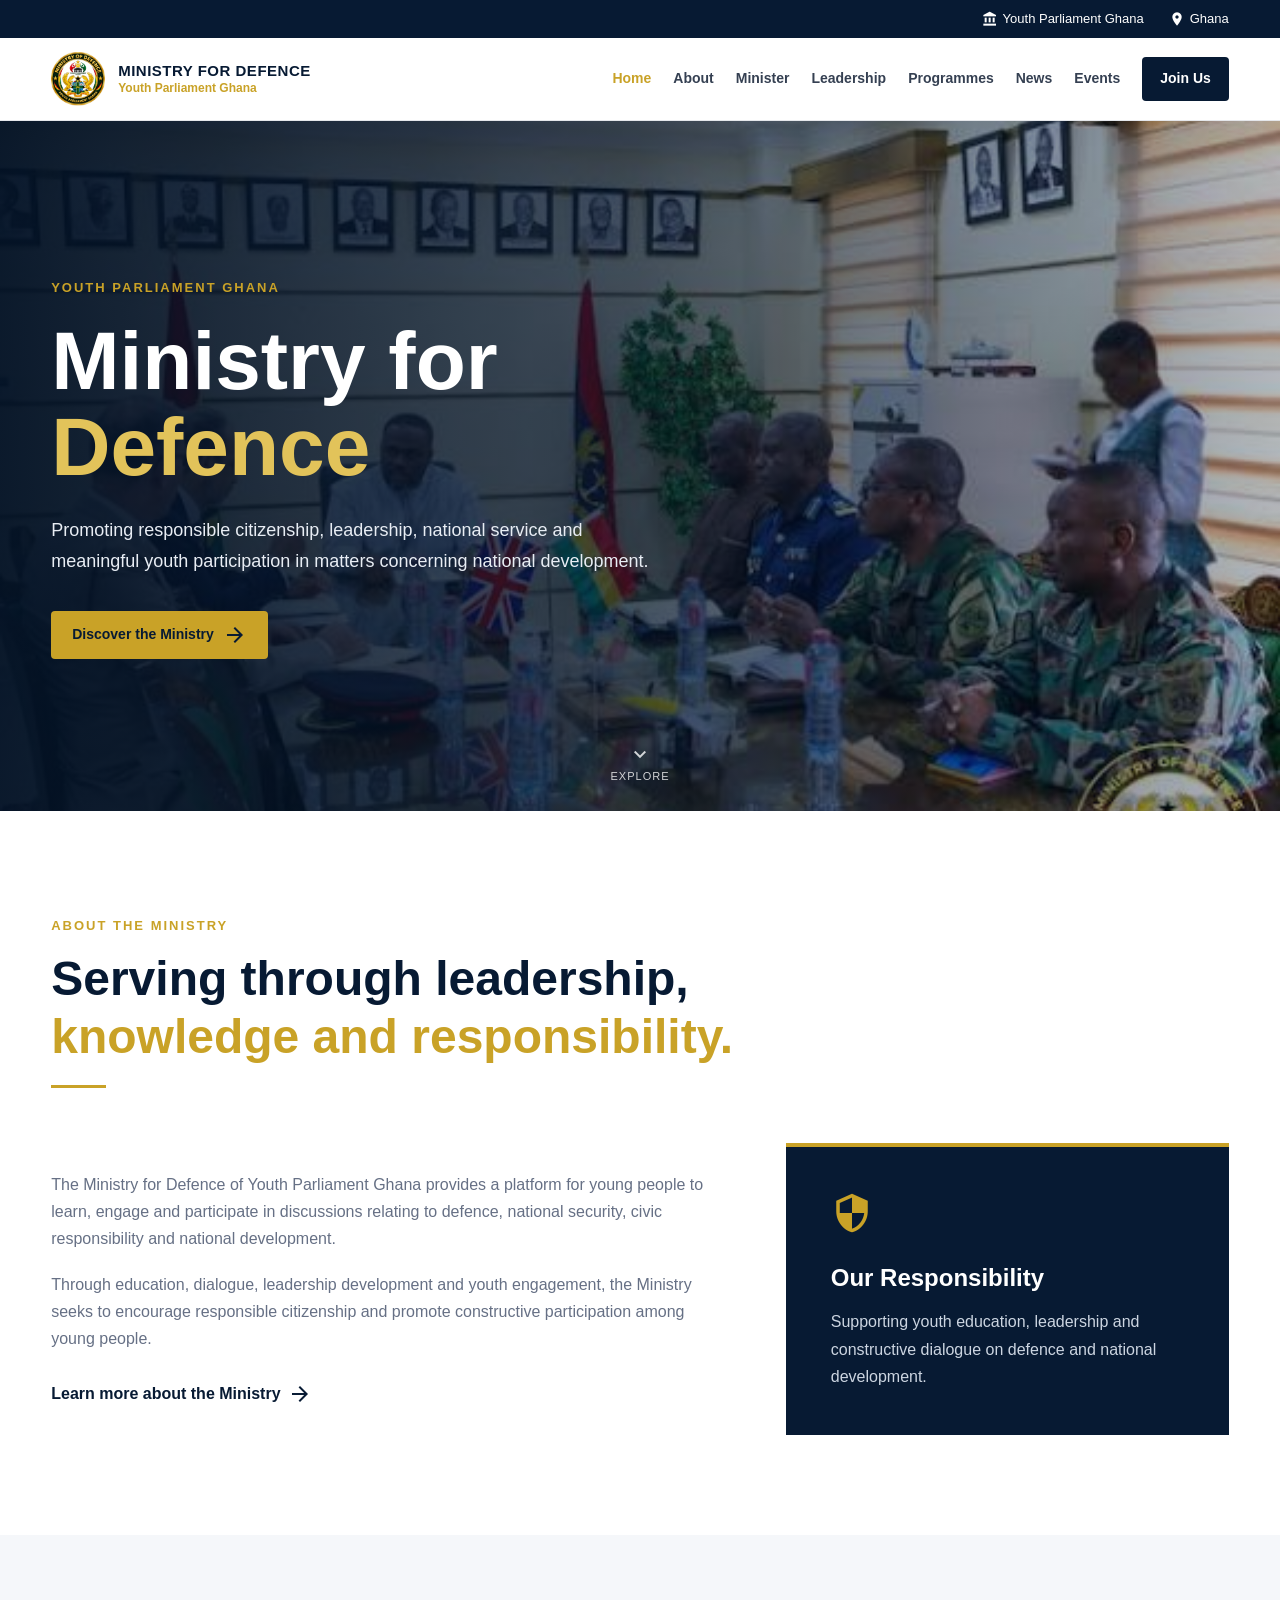
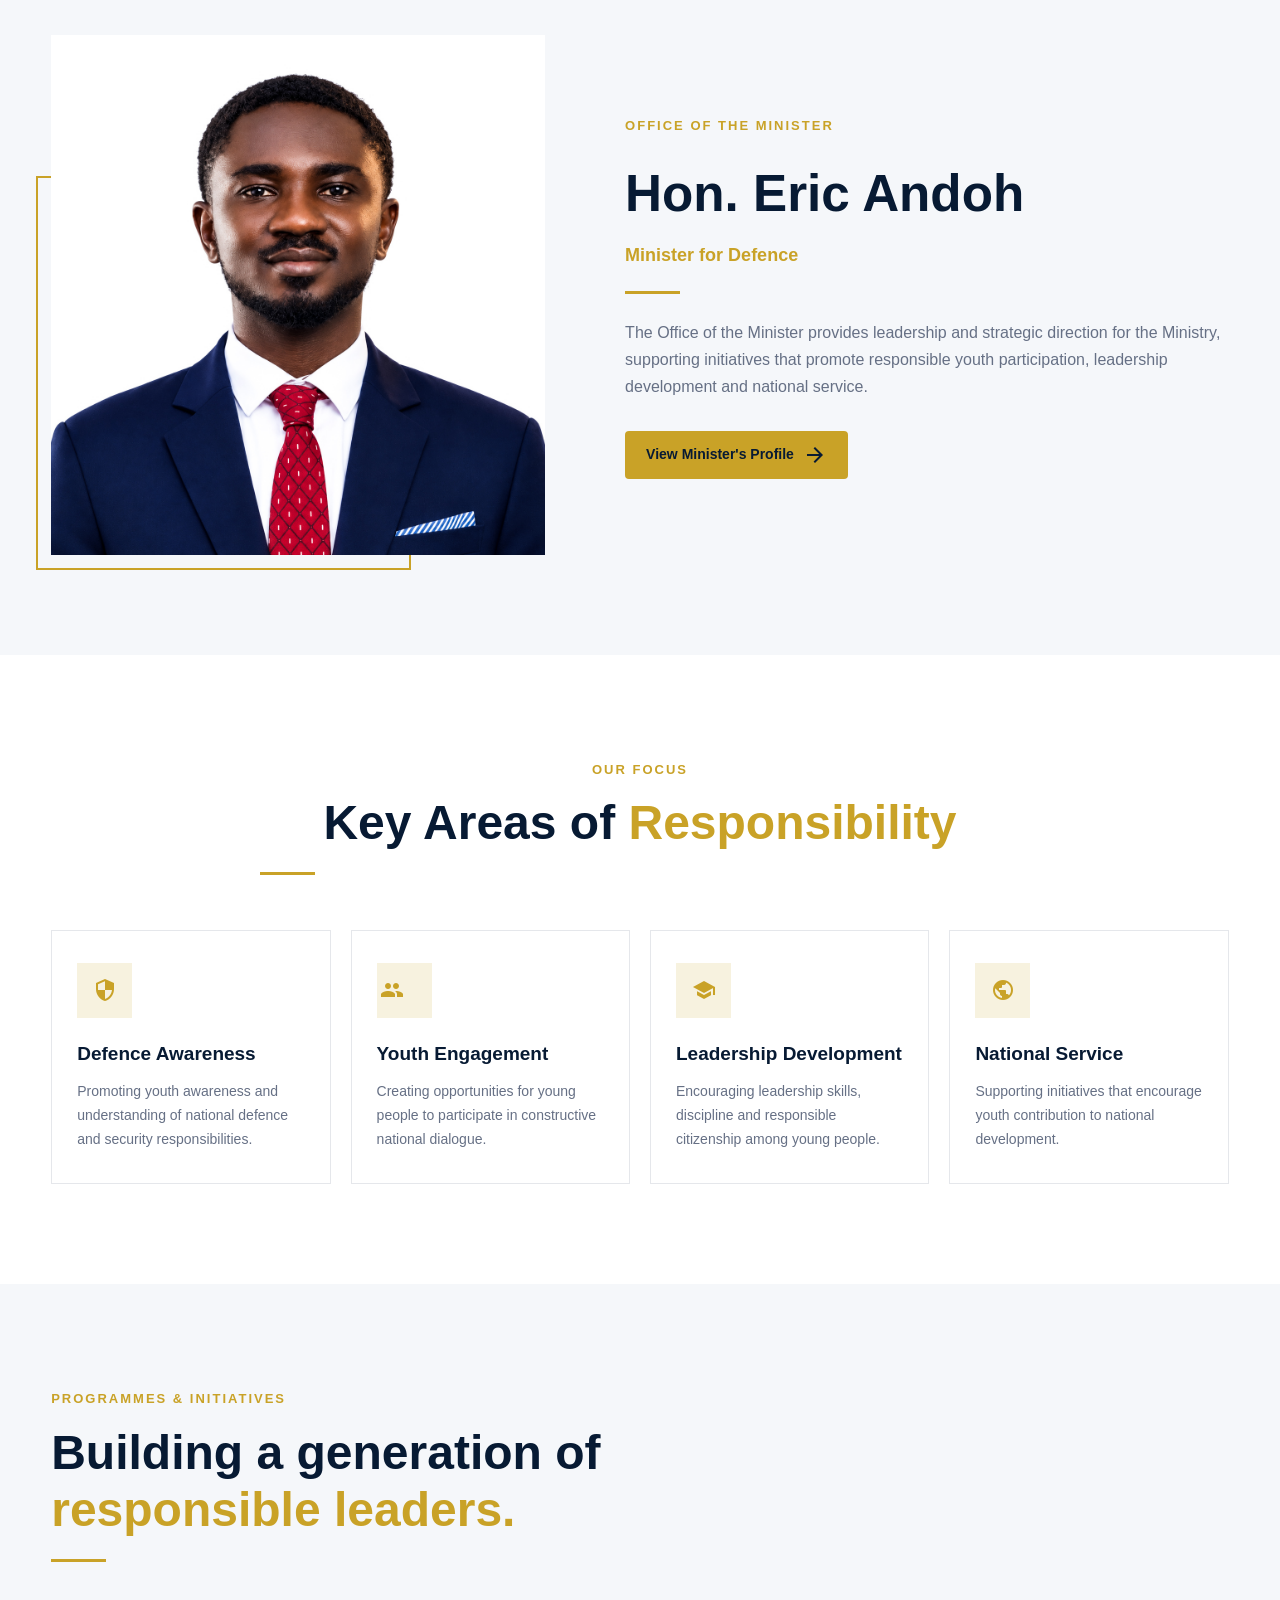
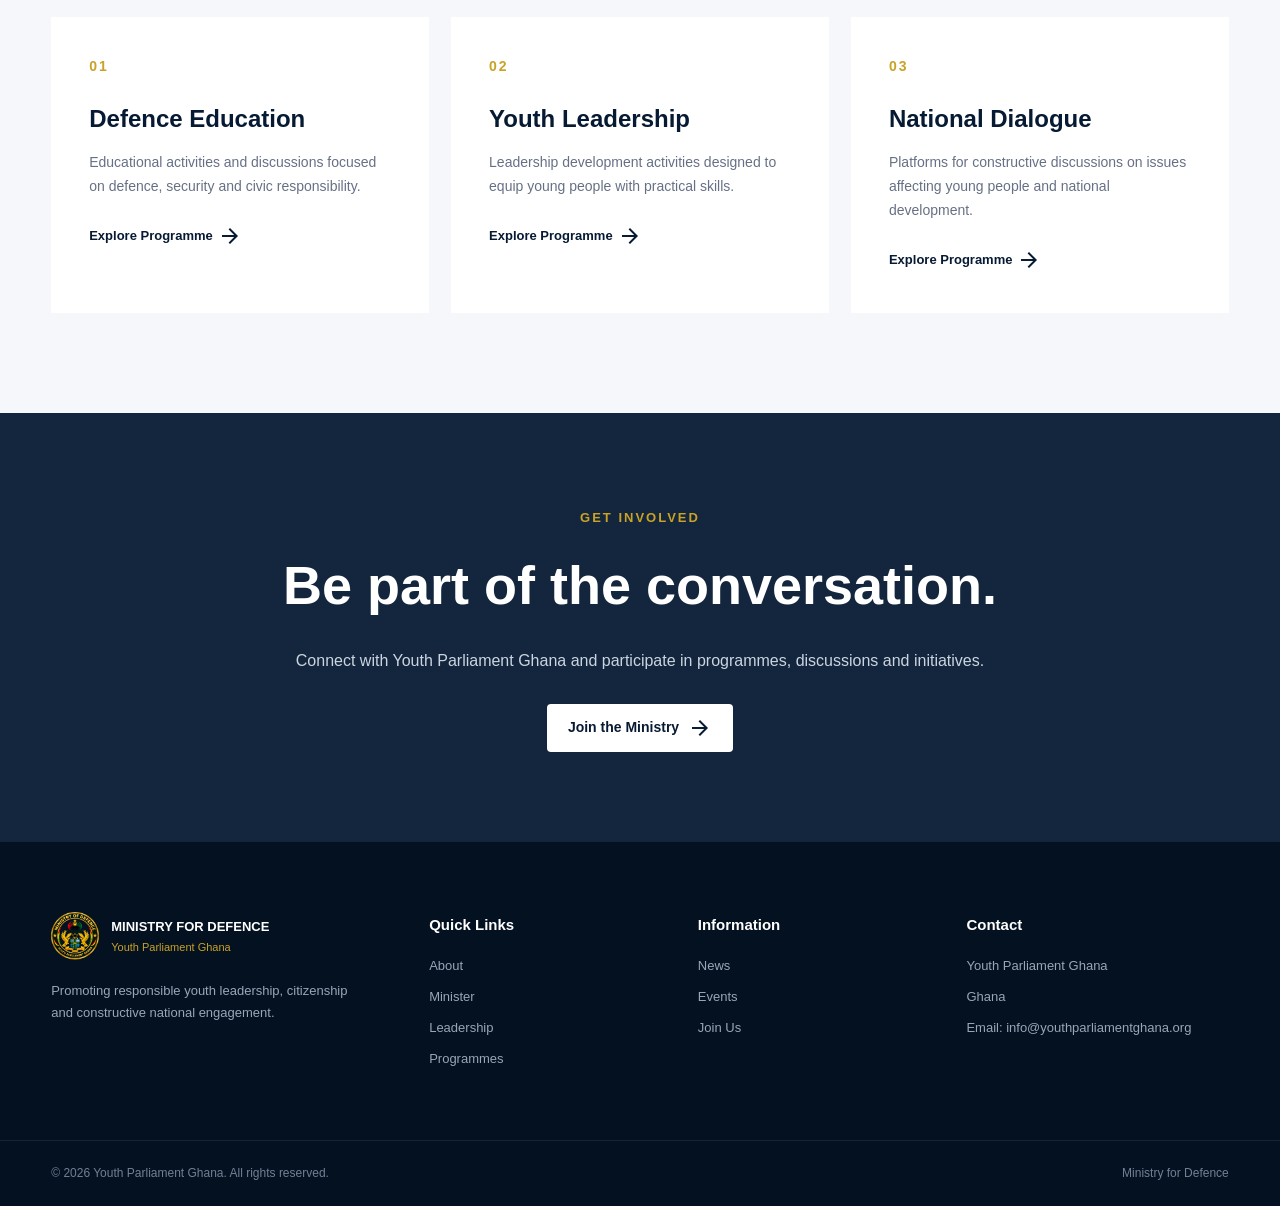
==== index.html @ d936010f "Add files via upload" ====
<!DOCTYPE html>

<html lang="en">
<head>
    <meta charset="UTF-8">
    <meta name="viewport" content="width=device-width, initial-scale=1.0">


<meta name="description" content="Ministry for Defence - Youth Parliament Ghana">
<meta name="author" content="Youth Parliament Ghana">

<title>Ministry for Defence | Youth Parliament Ghana</title>

<link rel="stylesheet" href="css/style.css">

<!-- Google Material Icons -->
<link href="https://fonts.googleapis.com/icon?family=Material+Icons" rel="stylesheet">


</head>

<body>


<!-- ================= TOP BAR ================= -->
<div class="top-bar">
    <div class="container top-bar-content">
        <span>
            <span class="material-icons">account_balance</span>
            Youth Parliament Ghana
        </span>

        <span>
            <span class="material-icons">location_on</span>
            Ghana
        </span>
    </div>
</div>


<!-- ================= HEADER ================= -->
<header class="header">

    <div class="container nav-container">

        <a href="index.html" class="brand">

            <img src="images/ministry.png"
                 alt="Youth Parliament Ghana Logo"
                 class="logo">

            <div class="brand-text">
                <strong>MINISTRY FOR DEFENCE</strong>
                <span>Youth Parliament Ghana</span>
            </div>

        </a>


        <!-- Desktop Navigation -->
        <nav class="navigation">

            <a href="index.html" class="active">Home</a>
            <a href="about.html">About</a>
            <a href="minister.html">Minister</a>
            <a href="leadership.html">Leadership</a>
            <a href="programmes.html">Programmes</a>
            <a href="news.html">News</a>
            <a href="events.html">Events</a>
            

            <a href="join.html" class="nav-button">
                Join Us
            </a>

        </nav>


        <!-- Mobile Menu Button -->
        <button class="menu-toggle" id="menuToggle">
            <span class="material-icons">menu</span>
        </button>

    </div>


    <!-- Mobile Navigation -->
    <div class="mobile-navigation" id="mobileNavigation">

        <a href="index.html">Home</a>
        <a href="about.html">About</a>
        <a href="minister.html">Minister</a>
        <a href="leadership.html">Leadership</a>
        <a href="programmes.html">Programmes</a>
        <a href="news.html">News</a>
        <a href="events.html">Events</a>
        
        <a href="join.html" class="mobile-join">Join Us</a>

    </div>

</header>


<!-- ================= HERO ================= -->
<section class="hero">

    <div class="hero-overlay"></div>

    <div class="container hero-content">

        <div class="hero-text">

            <span class="hero-label">
                YOUTH PARLIAMENT GHANA
            </span>

            <h1>
                Ministry for
                <span>Defence</span>
            </h1>

            <p>
                Promoting responsible citizenship, leadership,
                national service and meaningful youth participation
                in matters concerning national development.
            </p>

            <div class="hero-buttons">

                <a href="about.html" class="btn btn-primary">
                    Discover the Ministry
                    <span class="material-icons">arrow_forward</span>
                </a>

            

            </div>

        </div>

    </div>

    <div class="hero-scroll">
        <span class="material-icons">keyboard_arrow_down</span>
        Explore
    </div>

</section>


<!-- ================= INTRODUCTION ================= -->
<section class="section introduction">

    <div class="container">

        <div class="section-heading">

            <span class="section-label">
                ABOUT THE MINISTRY
            </span>

            <h2>
                Serving through leadership,
                <span>knowledge and responsibility.</span>
            </h2>

            <div class="heading-line"></div>

        </div>


        <div class="intro-grid">

            <div class="intro-text">

                <p>
                    The Ministry for Defence of Youth Parliament Ghana
                    provides a platform for young people to learn,
                    engage and participate in discussions relating to
                    defence, national security, civic responsibility
                    and national development.
                </p>

                <p>
                    Through education, dialogue, leadership development
                    and youth engagement, the Ministry seeks to
                    encourage responsible citizenship and promote
                    constructive participation among young people.
                </p>

                <a href="about.html" class="text-link">
                    Learn more about the Ministry
                    <span class="material-icons">arrow_forward</span>
                </a>

            </div>


            <div class="intro-card">

                <span class="material-icons">
                    security
                </span>

                <h3>
                    Our Responsibility
                </h3>

                <p>
                    Supporting youth education, leadership and
                    constructive dialogue on defence and national
                    development.
                </p>

            </div>

        </div>

    </div>

</section>


<!-- ================= MINISTER ================= -->
<section class="minister-section">

    <div class="container minister-grid">

        <div class="minister-image">

            <img src="images/image.jpeg"
                 alt="Minister for Defence">

        </div>


        <div class="minister-content">

            <span class="section-label">
                OFFICE OF THE MINISTER
            </span>

            <h2>
                Hon. Eric Andoh
            </h2>

            <h3>
                Minister for Defence
            </h3>

            <div class="heading-line"></div>

            <p>
                The Office of the Minister provides leadership and
                strategic direction for the Ministry, supporting
                initiatives that promote responsible youth
                participation, leadership development and national
                service.
            </p>

            <a href="minister.html" class="btn btn-primary">
                View Minister's Profile
                <span class="material-icons">arrow_forward</span>
            </a>

        </div>

    </div>

</section>


<!-- ================= RESPONSIBILITIES ================= -->
<section class="section">

    <div class="container">

        <div class="section-heading centered">

            <span class="section-label">
                OUR FOCUS
            </span>

            <h2>
                Key Areas of <span>Responsibility</span>
            </h2>

            <div class="heading-line"></div>

        </div>


        <div class="focus-grid">

            <div class="focus-card">

                <div class="focus-icon">
                    <span class="material-icons">
                        security
                    </span>
                </div>

                <h3>
                    Defence Awareness
                </h3>

                <p>
                    Promoting youth awareness and understanding of
                    national defence and security responsibilities.
                </p>

            </div>


            <div class="focus-card">

                <div class="focus-icon">
                    <span class="material-icons">
                        groups
                    </span>
                </div>

                <h3>
                    Youth Engagement
                </h3>

                <p>
                    Creating opportunities for young people to
                    participate in constructive national dialogue.
                </p>

            </div>


            <div class="focus-card">

                <div class="focus-icon">
                    <span class="material-icons">
                        school
                    </span>
                </div>

                <h3>
                    Leadership Development
                </h3>

                <p>
                    Encouraging leadership skills, discipline and
                    responsible citizenship among young people.
                </p>

            </div>


            <div class="focus-card">

                <div class="focus-icon">
                    <span class="material-icons">
                        public
                    </span>
                </div>

                <h3>
                    National Service
                </h3>

                <p>
                    Supporting initiatives that encourage youth
                    contribution to national development.
                </p>

            </div>

        </div>

    </div>

</section>


<!-- ================= PROGRAMMES ================= -->
<section class="section programmes-section">

    <div class="container">

        <div class="section-heading">

            <span class="section-label">
                PROGRAMMES & INITIATIVES
            </span>

            <h2>
                Building a generation of
                <span>responsible leaders.</span>
            </h2>

            <div class="heading-line"></div>

        </div>


        <div class="programme-grid">

            <article class="programme-card">

                <div class="programme-number">
                    01
                </div>

                <h3>
                    Defence Education
                </h3>

                <p>
                    Educational activities and discussions focused
                    on defence, security and civic responsibility.
                </p>

                <a href="programmes.html">
                    Explore Programme
                    <span class="material-icons">arrow_forward</span>
                </a>

            </article>


            <article class="programme-card">

                <div class="programme-number">
                    02
                </div>

                <h3>
                    Youth Leadership
                </h3>

                <p>
                    Leadership development activities designed to
                    equip young people with practical skills.
                </p>

                <a href="programmes.html">
                    Explore Programme
                    <span class="material-icons">arrow_forward</span>
                </a>

            </article>


            <article class="programme-card">

                <div class="programme-number">
                    03
                </div>

                <h3>
                    National Dialogue
                </h3>

                <p>
                    Platforms for constructive discussions on issues
                    affecting young people and national development.
                </p>

                <a href="programmes.html">
                    Explore Programme
                    <span class="material-icons">arrow_forward</span>
                </a>

            </article>

        </div>

    </div>

</section>


<!-- ================= JOIN ================= -->
<section class="join-section">

    <div class="container join-content">

        <span class="section-label">
            GET INVOLVED
        </span>

        <h2>
            Be part of the conversation.
        </h2>

        <p>
            Connect with Youth Parliament Ghana and participate
            in programmes, discussions and initiatives.
        </p>

        <a href="join.html" class="btn btn-light">
            Join the Ministry
            <span class="material-icons">arrow_forward</span>
        </a>

    </div>

</section>


<!-- ================= FOOTER ================= -->
<footer class="footer">

    <div class="container footer-grid">

        <div class="footer-about">

            <div class="footer-brand">

                <img src="images/ministry.png"
                     alt="Youth Parliament Ghana">

                <div>
                    <strong>MINISTRY FOR DEFENCE</strong>
                    <span>Youth Parliament Ghana</span>
                </div>

            </div>

            <p>
                Promoting responsible youth leadership,
                citizenship and constructive national engagement.
            </p>

        </div>


        <div class="footer-column">

            <h3>Quick Links</h3>

            <a href="about.html">About</a>
            <a href="minister.html">Minister</a>
            <a href="leadership.html">Leadership</a>
            <a href="programmes.html">Programmes</a>

        </div>


        <div class="footer-column">

            <h3>Information</h3>

            <a href="news.html">News</a>
            <a href="events.html">Events</a>
            <a href="join.html">Join Us</a>
            

        </div>


        <div class="footer-column">

            <h3>Contact</h3>

            <p>
                Youth Parliament Ghana
            </p>

            <p>
                Ghana
            </p>

            <p>
                Email: info@youthparliamentghana.org
            </p>

        </div>

    </div>


    <div class="footer-bottom">

        <div class="container">

            <p>
                © <span id="currentYear"></span>
                Youth Parliament Ghana. All rights reserved.
            </p>

            <p>
                Ministry for Defence
            </p>

        </div>

    </div>

</footer>


<script src="js/script.js"></script>


</body>
</html>
---- css/style.css ----
/* =========================================
RESET
========================================= */

* {
  margin: 0;
  padding: 0;
  box-sizing: border-box;
  }

html {
scroll-behavior: smooth;
}

body {
font-family: Arial, Helvetica, sans-serif;
color: #17202a;
background: #ffffff;
line-height: 1.7;
}

img {
max-width: 100%;
display: block;
}

a {
text-decoration: none;
color: inherit;
}

button {
font-family: inherit;
}

/* =========================================
VARIABLES
========================================= */

:root {
--navy: #071a33;
--navy-light: #0d294d;
--gold: #c9a227;
--gold-light: #e2c35a;
--white: #ffffff;
--light: #f5f7fa;
--text: #17202a;
--muted: #667085;
--border: #e5e7eb;
}

/* =========================================
CONTAINER
========================================= */

.container {
width: min(1180px, 92%);
margin: auto;
}

/* =========================================
TOP BAR
========================================= */

.top-bar {
background: var(--navy);
color: #ffffff;
font-size: 13px;
}

.top-bar-content {
min-height: 38px;
display: flex;
align-items: center;
justify-content: flex-end;
gap: 25px;
}

.top-bar span {
display: flex;
align-items: center;
gap: 5px;
}

.top-bar .material-icons {
font-size: 16px;
}

/* =========================================
HEADER
========================================= */

.header {
background: #ffffff;
position: sticky;
top: 0;
z-index: 1000;
border-bottom: 1px solid var(--border);
}

.nav-container {
min-height: 82px;
display: flex;
align-items: center;
justify-content: space-between;
}

.brand {
display: flex;
align-items: center;
gap: 13px;
}

.logo {
width: 54px;
height: 54px;
object-fit: contain;
}

.brand-text {
display: flex;
flex-direction: column;
line-height: 1.25;
}

.brand-text strong {
font-size: 15px;
color: var(--navy);
letter-spacing: .5px;
}

.brand-text span {
font-size: 12px;
color: var(--gold);
font-weight: 600;
}

/* =========================================
NAVIGATION
========================================= */

.navigation {
display: flex;
align-items: center;
gap: 22px;
}

.navigation > a {
font-size: 14px;
font-weight: 600;
color: #354052;
transition: .25s ease;
}

.navigation > a:hover,
.navigation > a.active {
color: var(--gold);
}

.nav-button {
background: var(--navy);
color: #ffffff !important;
padding: 10px 18px;
border-radius: 4px;
}

.nav-button:hover {
background: var(--gold);
}

/* =========================================
MOBILE MENU
========================================= */

.menu-toggle {
display: none;
border: 0;
background: transparent;
cursor: pointer;
color: var(--navy);
}

.mobile-navigation {
display: none;
}

/* =========================================
HERO
========================================= */

.hero {
min-height: 690px;
position: relative;
display: flex;
align-items: center;
background:
linear-gradient(
90deg,
rgba(3, 18, 37, .96),
rgba(3, 18, 37, .72),
rgba(3, 18, 37, .30)
),
url("../images/back.jpg") center/cover no-repeat;
color: #ffffff;
}

.hero-content {
position: relative;
z-index: 2;
}

.hero-text {
max-width: 700px;
}

.hero-label,
.section-label {
color: var(--gold);
font-size: 13px;
font-weight: 700;
letter-spacing: 2px;
}

.hero h1 {
font-size: clamp(48px, 7vw, 82px);
line-height: 1.05;
margin: 18px 0 25px;
font-weight: 800;
}

.hero h1 span {
display: block;
color: var(--gold-light);
}

.hero p {
max-width: 620px;
font-size: 18px;
color: #e8edf4;
}

.hero-buttons {
margin-top: 35px;
display: flex;
gap: 14px;
flex-wrap: wrap;
}

.btn {
min-height: 48px;
padding: 0 21px;
display: inline-flex;
align-items: center;
justify-content: center;
gap: 9px;
font-weight: 700;
font-size: 14px;
border-radius: 4px;
transition: .25s ease;
}

.btn-primary {
background: var(--gold);
color: var(--navy);
}

.btn-primary:hover {
background: var(--gold-light);
transform: translateY(-2px);
}

.btn-outline {
border: 1px solid rgba(255,255,255,.6);
color: #ffffff;
}

.btn-outline:hover {
background: #ffffff;
color: var(--navy);
}

.btn-light {
background: #ffffff;
color: var(--navy);
}

.hero-scroll {
position: absolute;
bottom: 25px;
left: 50%;
transform: translateX(-50%);
display: flex;
flex-direction: column;
align-items: center;
font-size: 11px;
letter-spacing: 1px;
text-transform: uppercase;
opacity: .8;
}

/* =========================================
GENERAL SECTIONS
========================================= */

.section {
padding: 100px 0;
}

.section-heading {
max-width: 760px;
margin-bottom: 55px;
}

.section-heading.centered {
text-align: center;
margin-left: auto;
margin-right: auto;
}

.section-heading h2 {
font-size: clamp(32px, 4vw, 48px);
line-height: 1.2;
margin-top: 12px;
color: var(--navy);
}

.section-heading h2 span {
color: var(--gold);
}

.heading-line {
width: 55px;
height: 3px;
background: var(--gold);
margin-top: 20px;
}

/* =========================================
INTRODUCTION
========================================= */

.intro-grid {
display: grid;
grid-template-columns: 1.5fr 1fr;
gap: 70px;
align-items: center;
}

.intro-text p {
color: var(--muted);
margin-bottom: 18px;
}

.text-link {
display: inline-flex;
align-items: center;
gap: 7px;
color: var(--navy);
font-weight: 700;
margin-top: 10px;
}

.text-link:hover {
color: var(--gold);
}

.intro-card {
padding: 45px;
background: var(--navy);
color: #ffffff;
border-top: 4px solid var(--gold);
}

.intro-card .material-icons {
color: var(--gold);
font-size: 42px;
}

.intro-card h3 {
margin: 15px 0 10px;
font-size: 24px;
}

.intro-card p {
color: #ccd5e1;
}

/* =========================================
MINISTER
========================================= */

.minister-section {
background: var(--light);
padding: 100px 0;
}

.minister-grid {
display: grid;
grid-template-columns: .9fr 1.1fr;
gap: 80px;
align-items: center;
}

.minister-image {
position: relative;
}

.minister-image::before {
content: "";
position: absolute;
width: 75%;
height: 75%;
border: 2px solid var(--gold);
left: -15px;
bottom: -15px;
z-index: 0;
}

.minister-image img {
width: 100%;
height: 520px;
object-fit: cover;
position: relative;
z-index: 1;
}

.minister-content h2 {
font-size: clamp(36px, 4vw, 52px);
color: var(--navy);
margin-top: 12px;
}

.minister-content h3 {
color: var(--gold);
font-size: 18px;
margin-top: 3px;
}

.minister-content p {
color: var(--muted);
margin: 25px 0 30px;
}

/* =========================================
FOCUS CARDS
========================================= */

.focus-grid {
display: grid;
grid-template-columns: repeat(4, 1fr);
gap: 20px;
}

.focus-card {
border: 1px solid var(--border);
padding: 32px 25px;
transition: .3s ease;
}

.focus-card:hover {
transform: translateY(-6px);
border-color: var(--gold);
box-shadow: 0 15px 35px rgba(7, 26, 51, .08);
}

.focus-icon {
width: 55px;
height: 55px;
display: grid;
place-items: center;
background: #f7f2df;
color: var(--gold);
}

.focus-card h3 {
color: var(--navy);
margin: 20px 0 10px;
font-size: 19px;
}

.focus-card p {
color: var(--muted);
font-size: 14px;
}

/* =========================================
PROGRAMMES
========================================= */

.programmes-section {
background: var(--light);
}

.programme-grid {
display: grid;
grid-template-columns: repeat(3, 1fr);
gap: 22px;
}

.programme-card {
background: #ffffff;
padding: 38px;
border-bottom: 3px solid transparent;
transition: .3s ease;
}

.programme-card:hover {
border-bottom-color: var(--gold);
transform: translateY(-5px);
}

.programme-number {
color: var(--gold);
font-size: 14px;
font-weight: 800;
letter-spacing: 2px;
}

.programme-card h3 {
font-size: 24px;
color: var(--navy);
margin: 20px 0 12px;
}

.programme-card p {
color: var(--muted);
font-size: 14px;
}

.programme-card a {
display: inline-flex;
align-items: center;
gap: 5px;
margin-top: 25px;
color: var(--navy);
font-weight: 700;
font-size: 13px;
}

/* =========================================
JOIN
========================================= */

.join-section {
background:
linear-gradient(
rgba(7, 26, 51, .95),
rgba(7, 26, 51, .95)
),
url("../images/hero.jpg") center/cover;
color: #ffffff;
padding: 90px 0;
text-align: center;
}

.join-content {
max-width: 720px;
}

.join-section h2 {
font-size: clamp(34px, 5vw, 54px);
margin: 10px 0 15px;
}

.join-section p {
color: #cbd5e1;
margin-bottom: 30px;
}

/* =========================================
FOOTER
========================================= */

.footer {
background: #041121;
color: #ffffff;
}

.footer-grid {
padding: 70px 0;
display: grid;
grid-template-columns: 1.5fr 1fr 1fr 1.2fr;
gap: 50px;
}

.footer-brand {
display: flex;
align-items: center;
gap: 12px;
}

.footer-brand img {
width: 48px;
height: 48px;
object-fit: contain;
}

.footer-brand strong,
.footer-brand span {
display: block;
}

.footer-brand strong {
font-size: 13px;
}

.footer-brand span {
color: var(--gold);
font-size: 11px;
}

.footer-about > p {
color: #98a6b8;
font-size: 13px;
margin-top: 20px;
max-width: 320px;
}

.footer-column {
display: flex;
flex-direction: column;
gap: 9px;
}

.footer-column h3 {
font-size: 15px;
margin-bottom: 8px;
}

.footer-column a,
.footer-column p {
color: #98a6b8;
font-size: 13px;
}

.footer-column a:hover {
color: var(--gold);
}

.footer-bottom {
border-top: 1px solid rgba(255,255,255,.08);
}

.footer-bottom .container {
min-height: 65px;
display: flex;
justify-content: space-between;
align-items: center;
gap: 20px;
}

.footer-bottom p {
color: #718096;
font-size: 12px;
}

/* =========================================
RESPONSIVE
========================================= */

@media (max-width: 1050px) {


.navigation {
    gap: 13px;
}

.navigation > a {
    font-size: 13px;
}

.focus-grid {
    grid-template-columns: repeat(2, 1fr);
}

.footer-grid {
    grid-template-columns: repeat(2, 1fr);
}


}

@media (max-width: 850px) {


.navigation {
    display: none;
}

.menu-toggle {
    display: block;
}

.mobile-navigation {
    background: #ffffff;
    border-top: 1px solid var(--border);
    padding: 15px 5%;
}

.mobile-navigation.open {
    display: flex;
    flex-direction: column;
}

.mobile-navigation a {
    padding: 12px 0;
    border-bottom: 1px solid var(--border);
    font-weight: 600;
}

.mobile-join {
    color: var(--gold);
}

.intro-grid,
.minister-grid {
    grid-template-columns: 1fr;
}

.minister-grid {
    gap: 50px;
}

.minister-image {
    max-width: 550px;
}

.programme-grid {
    grid-template-columns: 1fr;
}


}

@media (max-width: 600px) {


.top-bar-content {
    justify-content: center;
    gap: 15px;
}

.brand-text strong {
    font-size: 12px;
}

.brand-text span {
    font-size: 10px;
}

.logo {
    width: 45px;
    height: 45px;
}

.hero {
    min-height: 620px;
}

.hero h1 {
    font-size: 48px;
}

.hero p {
    font-size: 16px;
}

.section,
.minister-section {
    padding: 70px 0;
}

.focus-grid {
    grid-template-columns: 1fr;
}

.footer-grid {
    grid-template-columns: 1fr;
}

.footer-bottom .container {
    padding: 18px 0;
    flex-direction: column;
    align-items: flex-start;
}

.minister-image img {
    height: 420px;
}


}
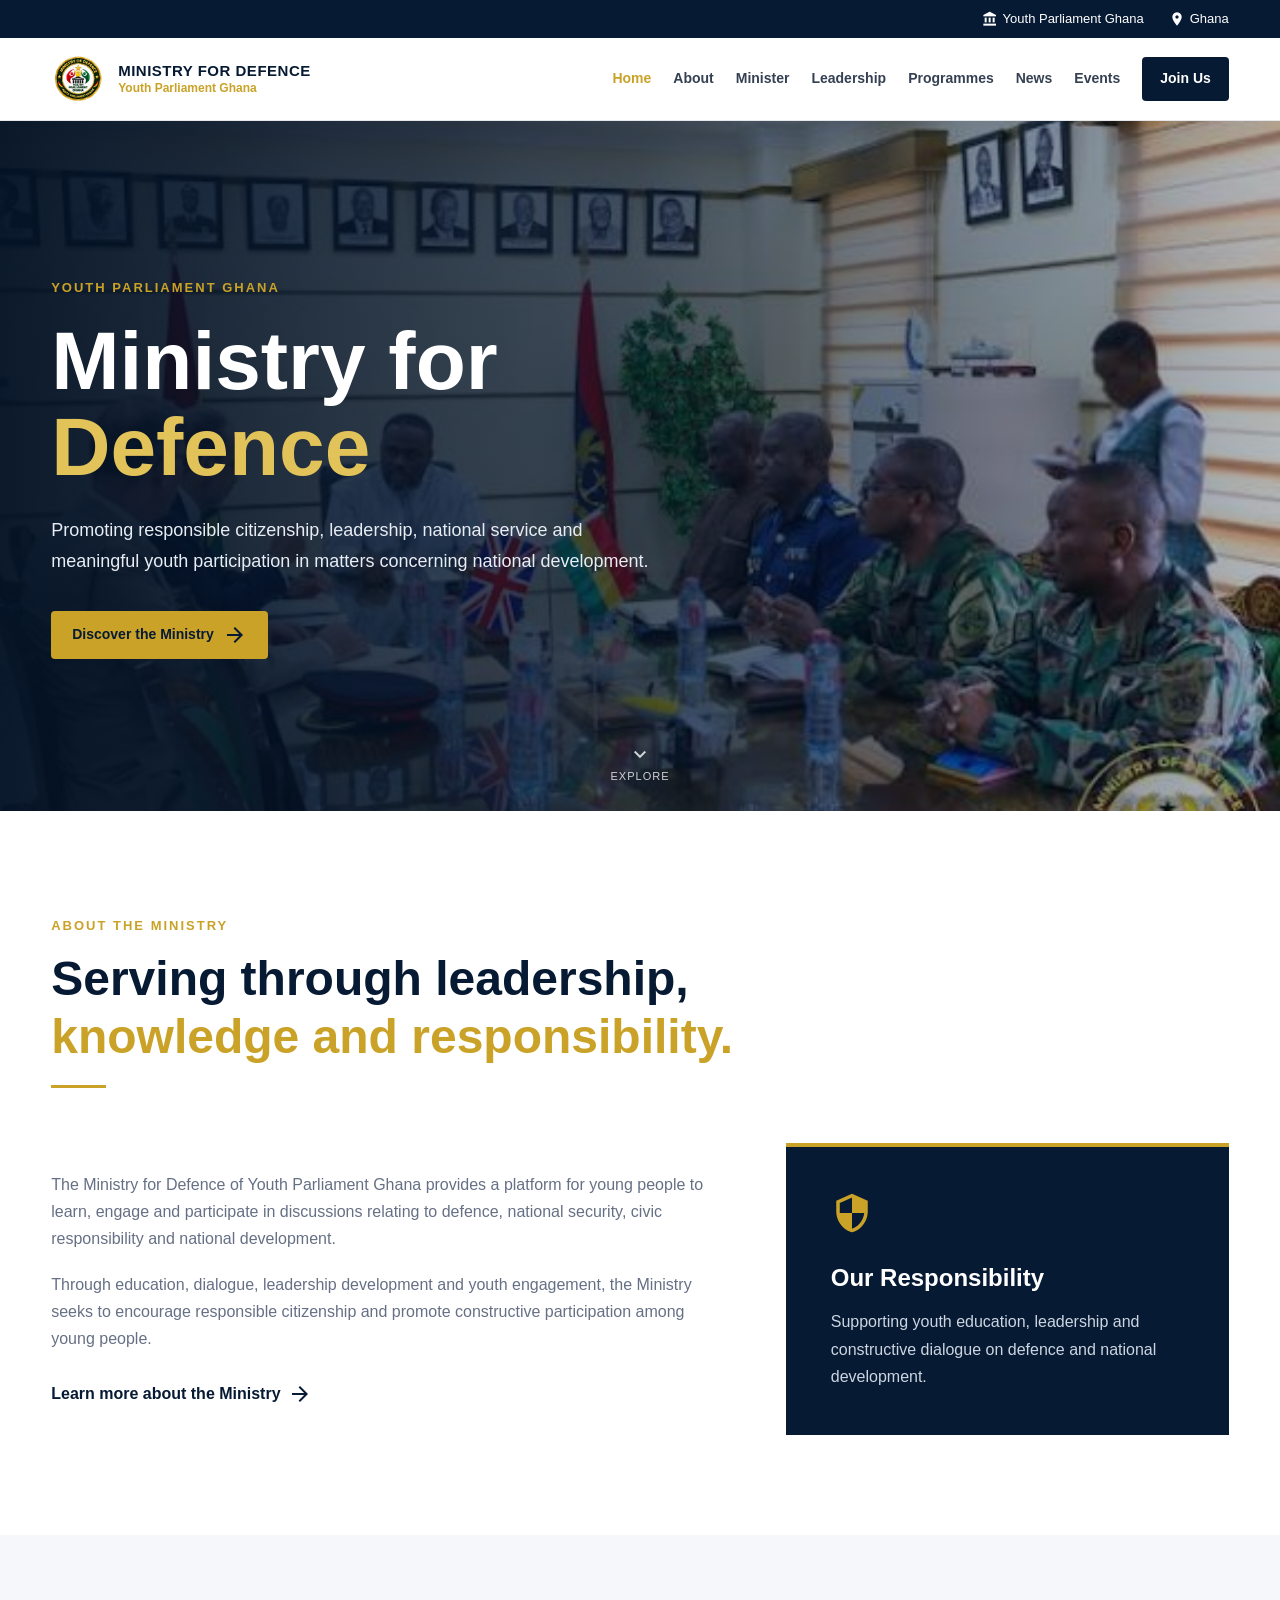
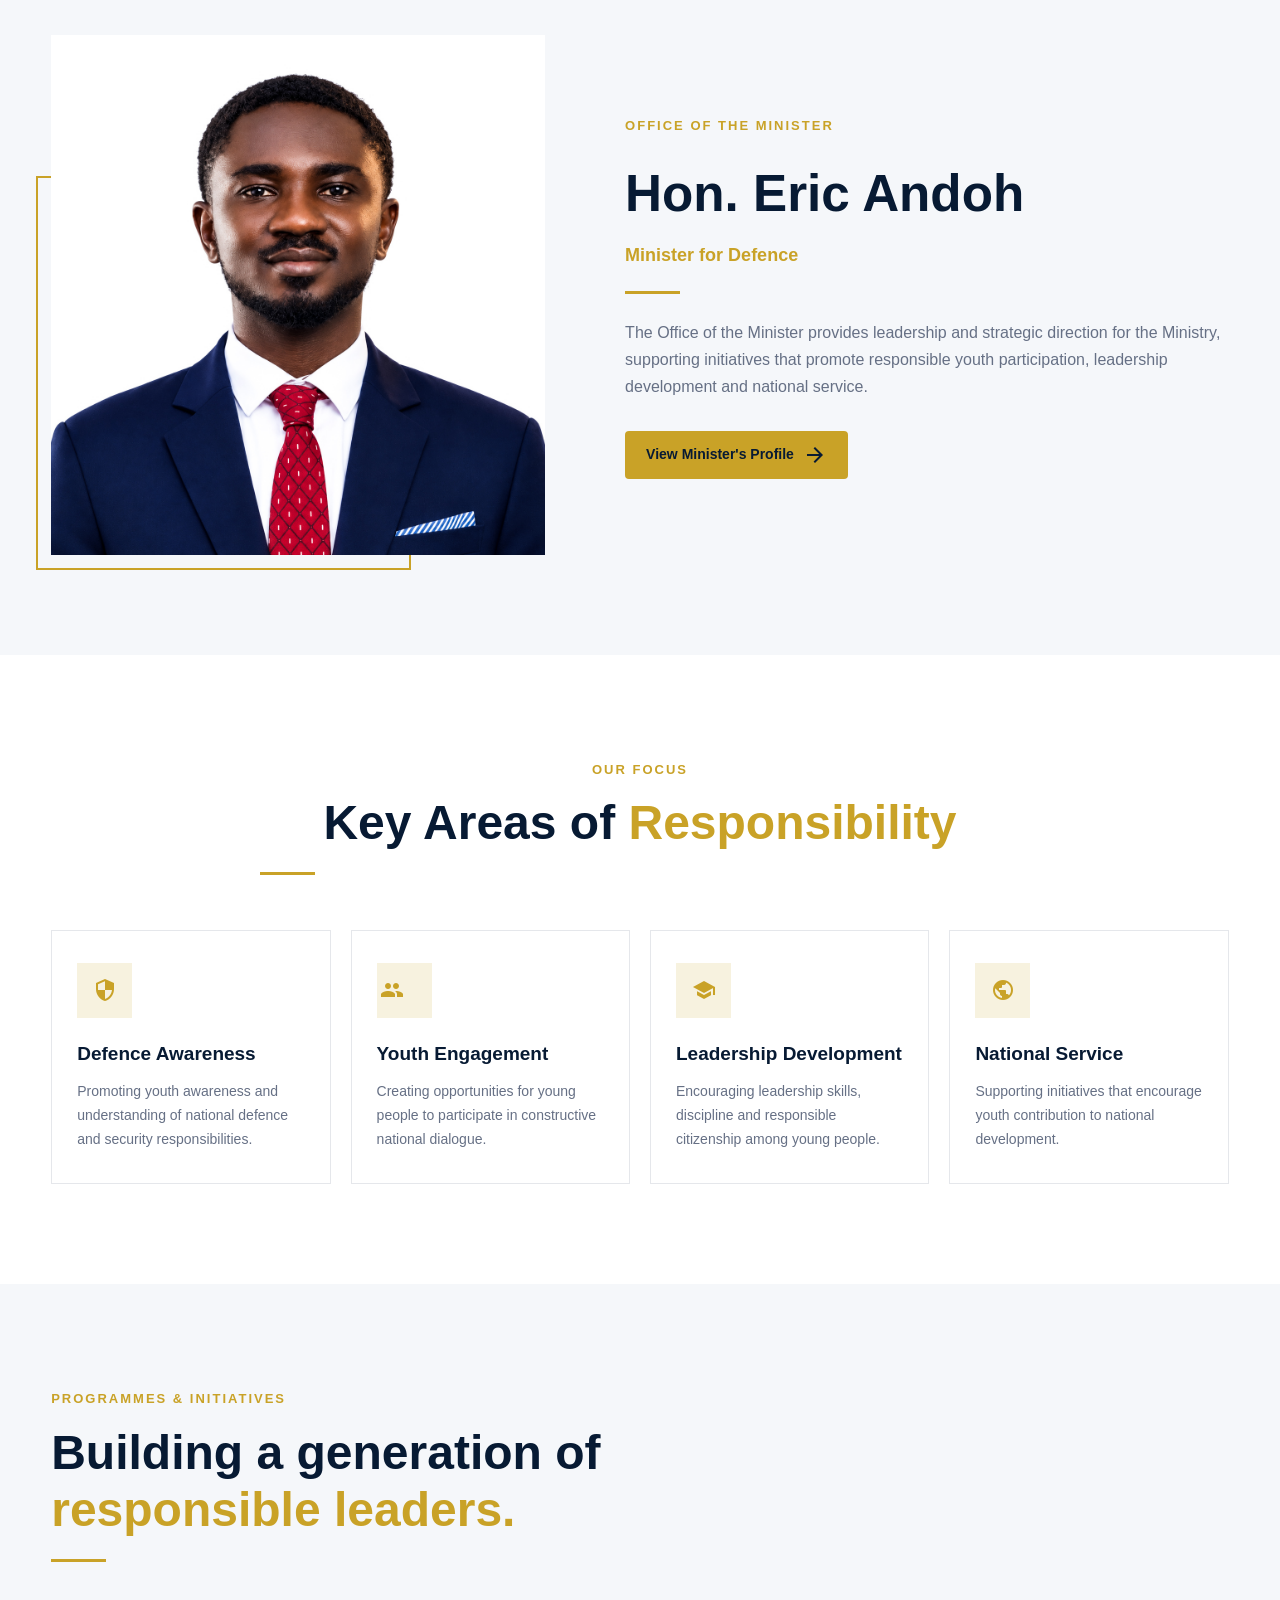
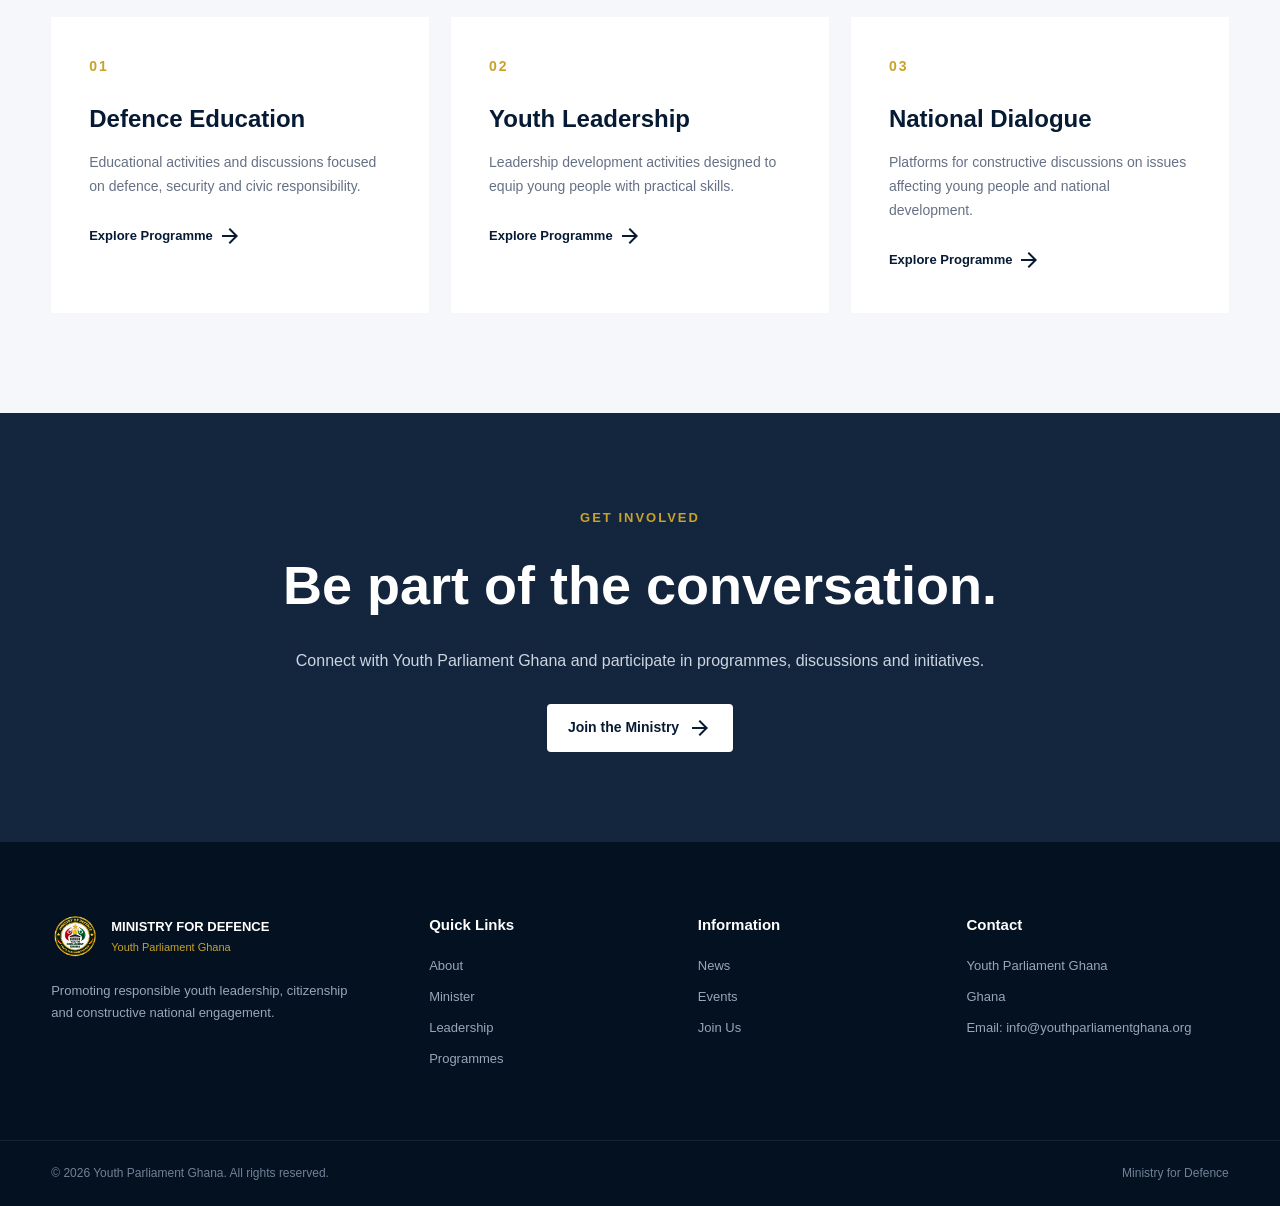
==== commit 6fd49449: "Update index.html" ====
--- a/index.html
+++ b/index.html
@@ -1,23 +1,45 @@
 <!DOCTYPE html>
 
 <html lang="en">
+
 <head>
     <meta charset="UTF-8">
     <meta name="viewport" content="width=device-width, initial-scale=1.0">
-
-
-<meta name="description" content="Ministry for Defence - Youth Parliament Ghana">
-<meta name="author" content="Youth Parliament Ghana">
-
-<title>Ministry for Defence | Youth Parliament Ghana</title>
-
-<link rel="stylesheet" href="css/style.css">
-
-<!-- Google Material Icons -->
-<link href="https://fonts.googleapis.com/icon?family=Material+Icons" rel="stylesheet">
-
-
+    <meta name="google-site-verification" content="UaJ2GgotbrMoe4RZZ0q7jkRoagdIkzzRhnzRP8AatjI" />
+
+    <!-- SEO: Page title and description -->
+    <title>Ministry for Defence | Youth Parliament of Ghana</title>
+
+    <meta
+        name="description"
+        content="Official website of the Ministry for Defence of the Youth Parliament of Ghana. Explore ministry leadership, programmes, activities, news and announcements."
+    >
+
+    <meta name="author" content="Youth Parliament of Ghana">
+
+    <!-- Allow search engines to index this page -->
+    <meta name="robots" content="index, follow">
+
+    <!-- Preferred website address -->
+    <link
+        rel="canonical"
+        href="https://ypgministryofdefence.vercel.app/"
+    >
+
+    <!-- Favicon: Ministry for Defence logo -->
+    <link rel="icon" type="image/png" href="/images/ministry.png">
+    <link rel="apple-touch-icon" href="/images/ministry.png">
+
+    <!-- Website styling -->
+    <link rel="stylesheet" href="/css/style.css">
+
+    <!-- Google Material Icons -->
+    <link
+        href="https://fonts.googleapis.com/icon?family=Material+Icons"
+        rel="stylesheet"
+    >
 </head>
+
 
 <body>
 
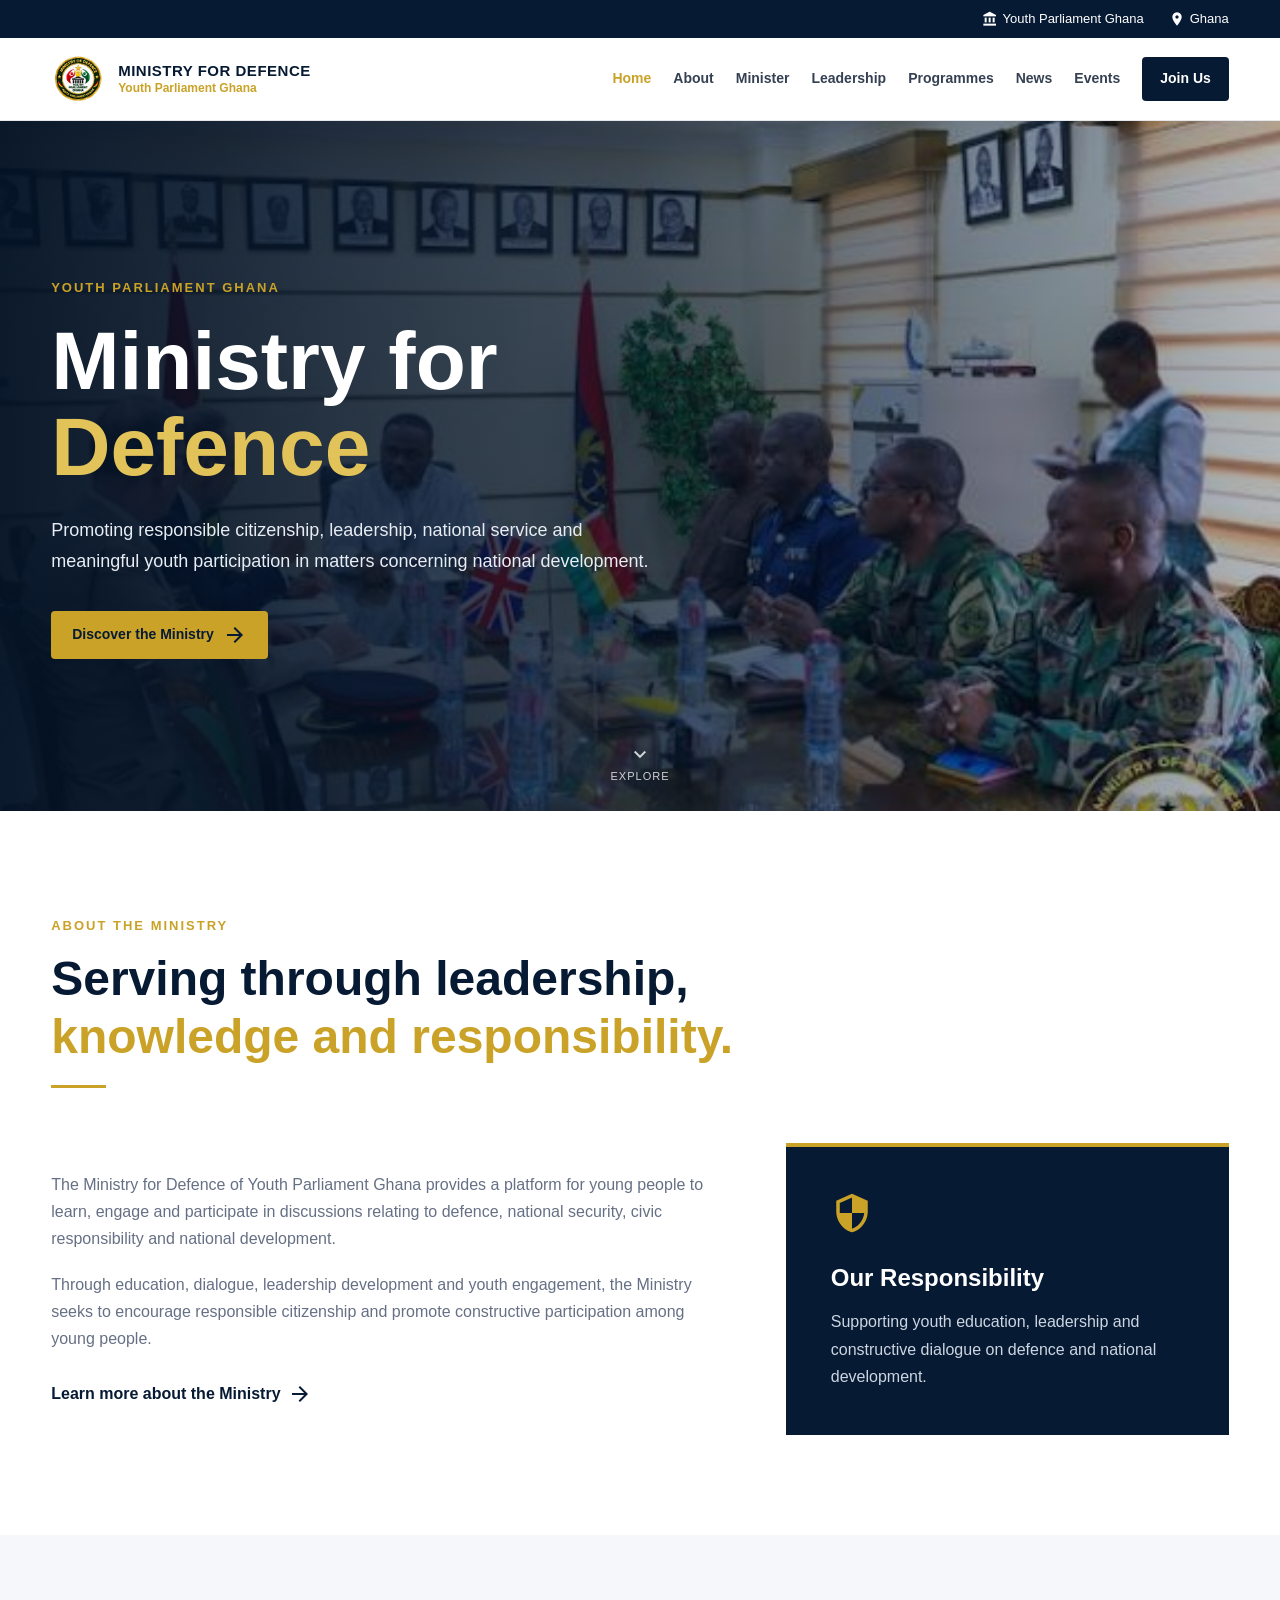
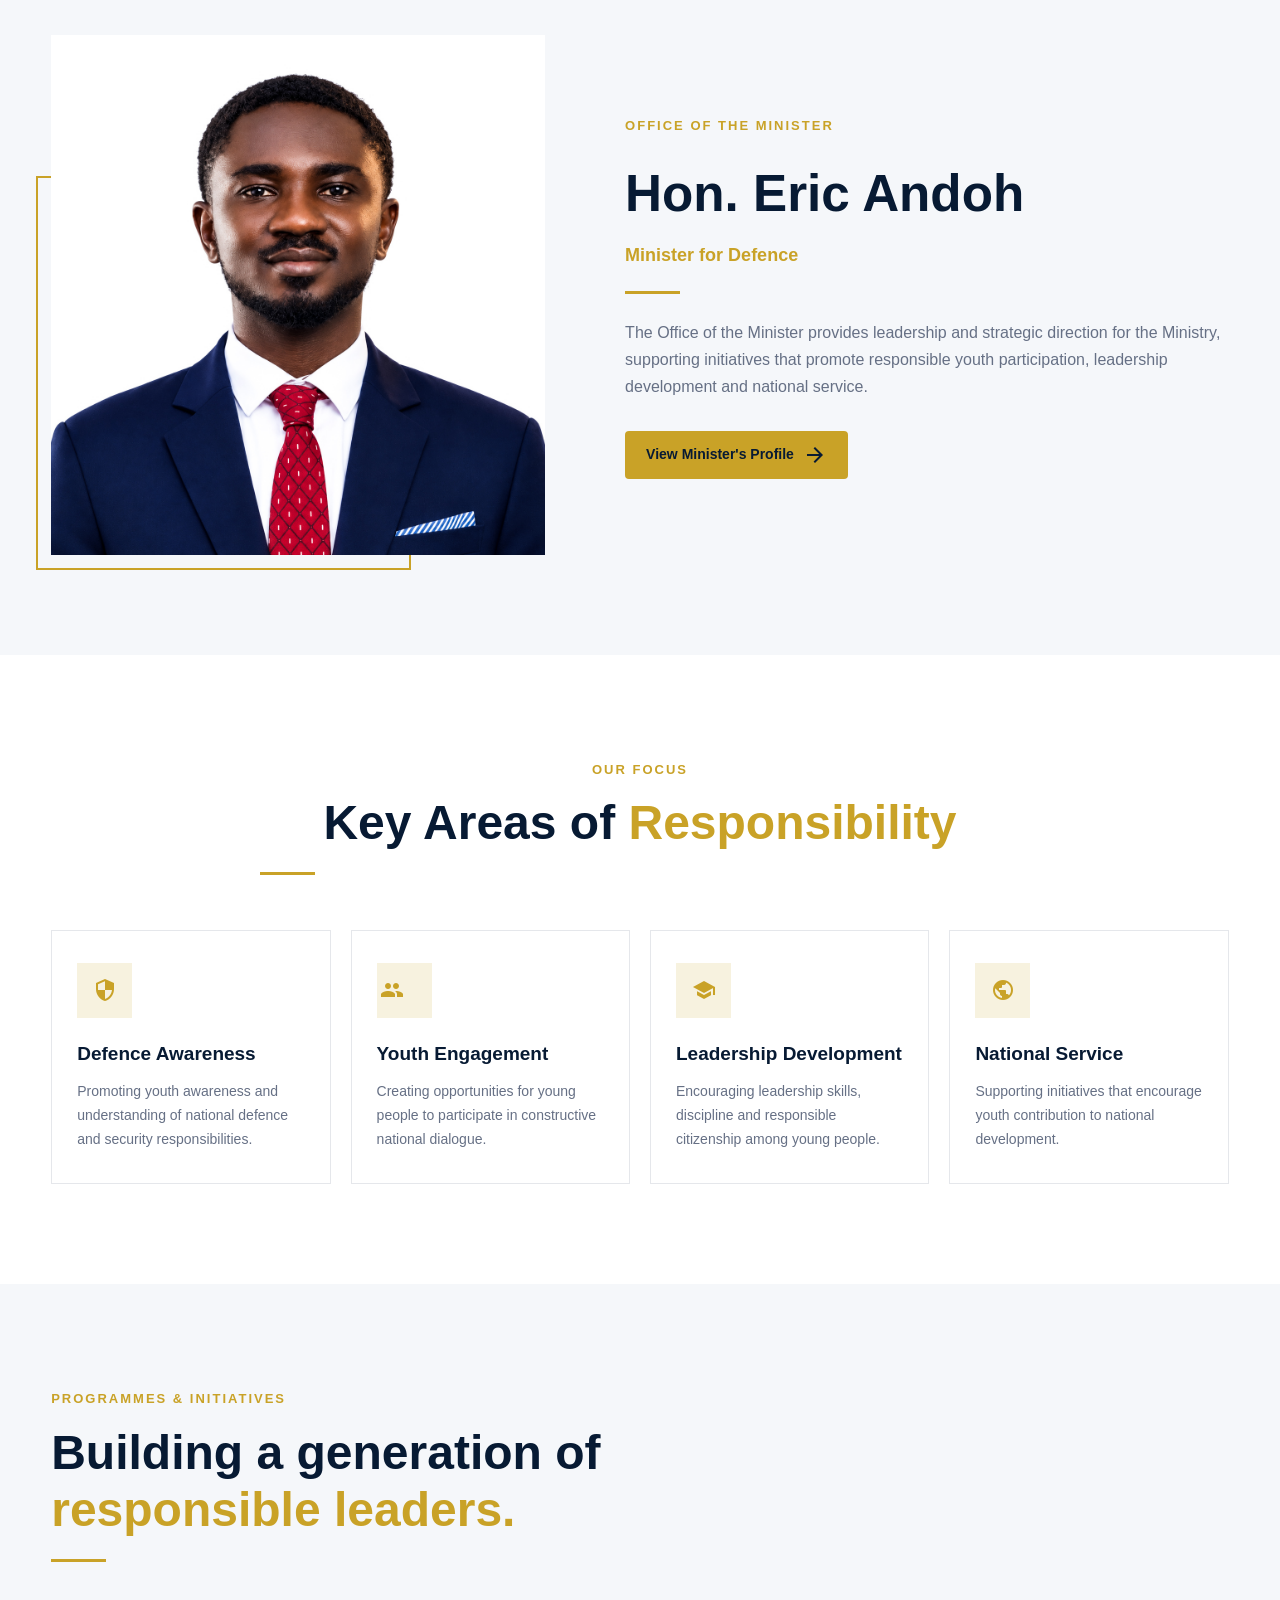
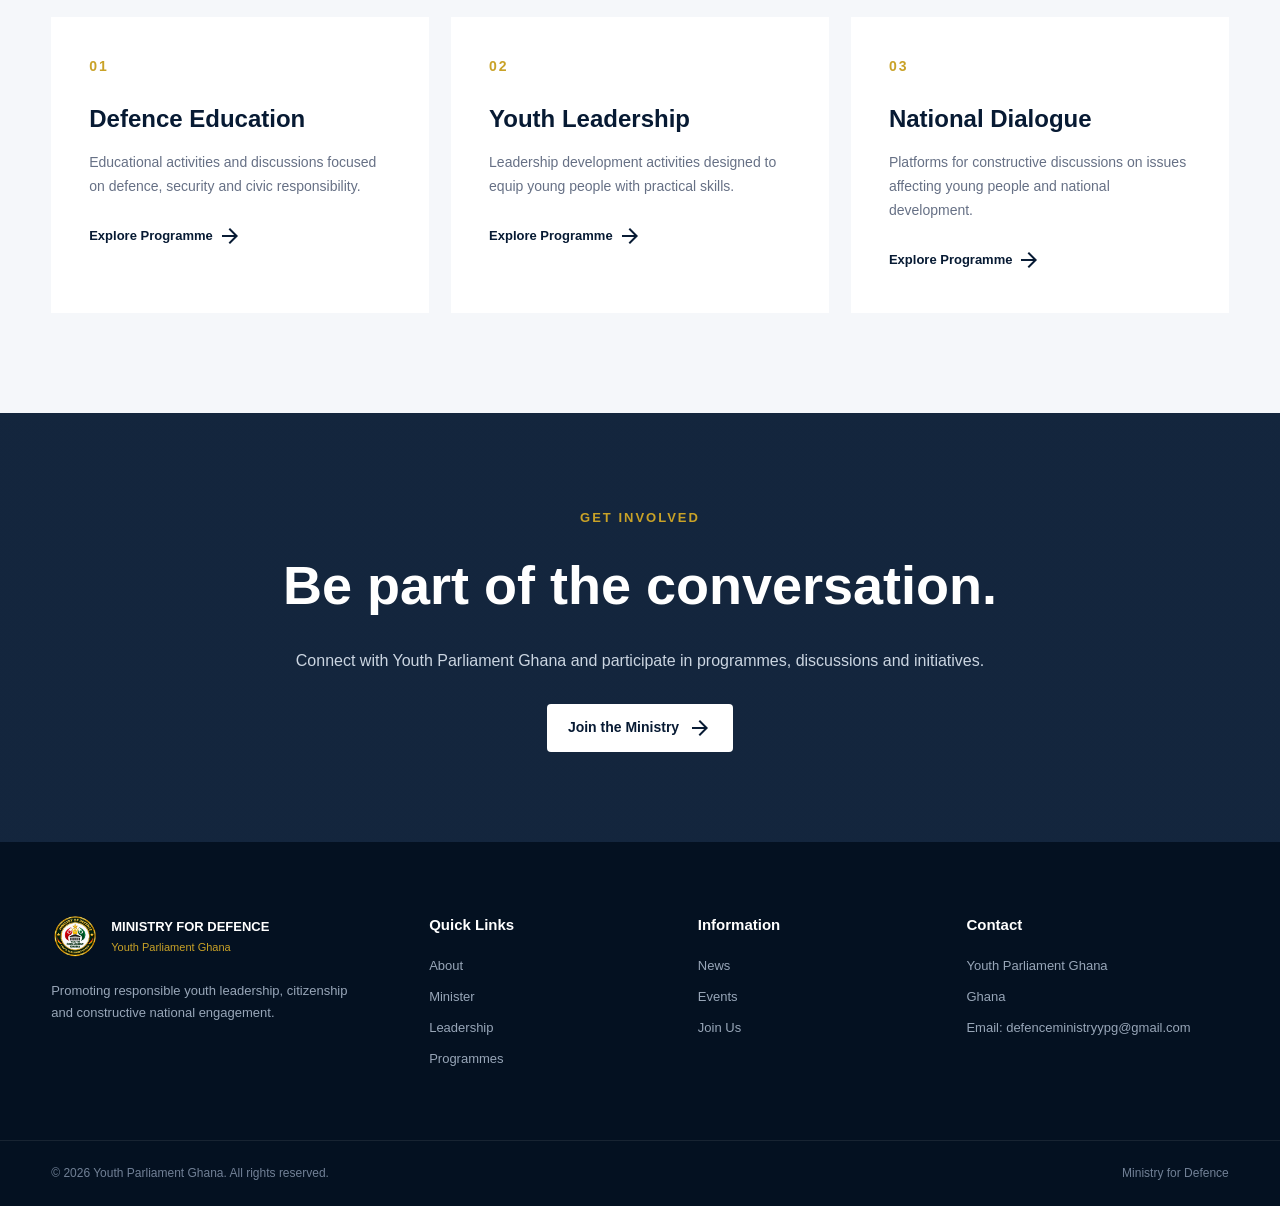
==== commit 1c731207: "Update index.html" ====
--- a/index.html
+++ b/index.html
@@ -591,7 +591,7 @@
             </p>
 
             <p>
-                Email: info@youthparliamentghana.org
+                Email: defenceministryypg@gmail.com
             </p>
 
         </div>
